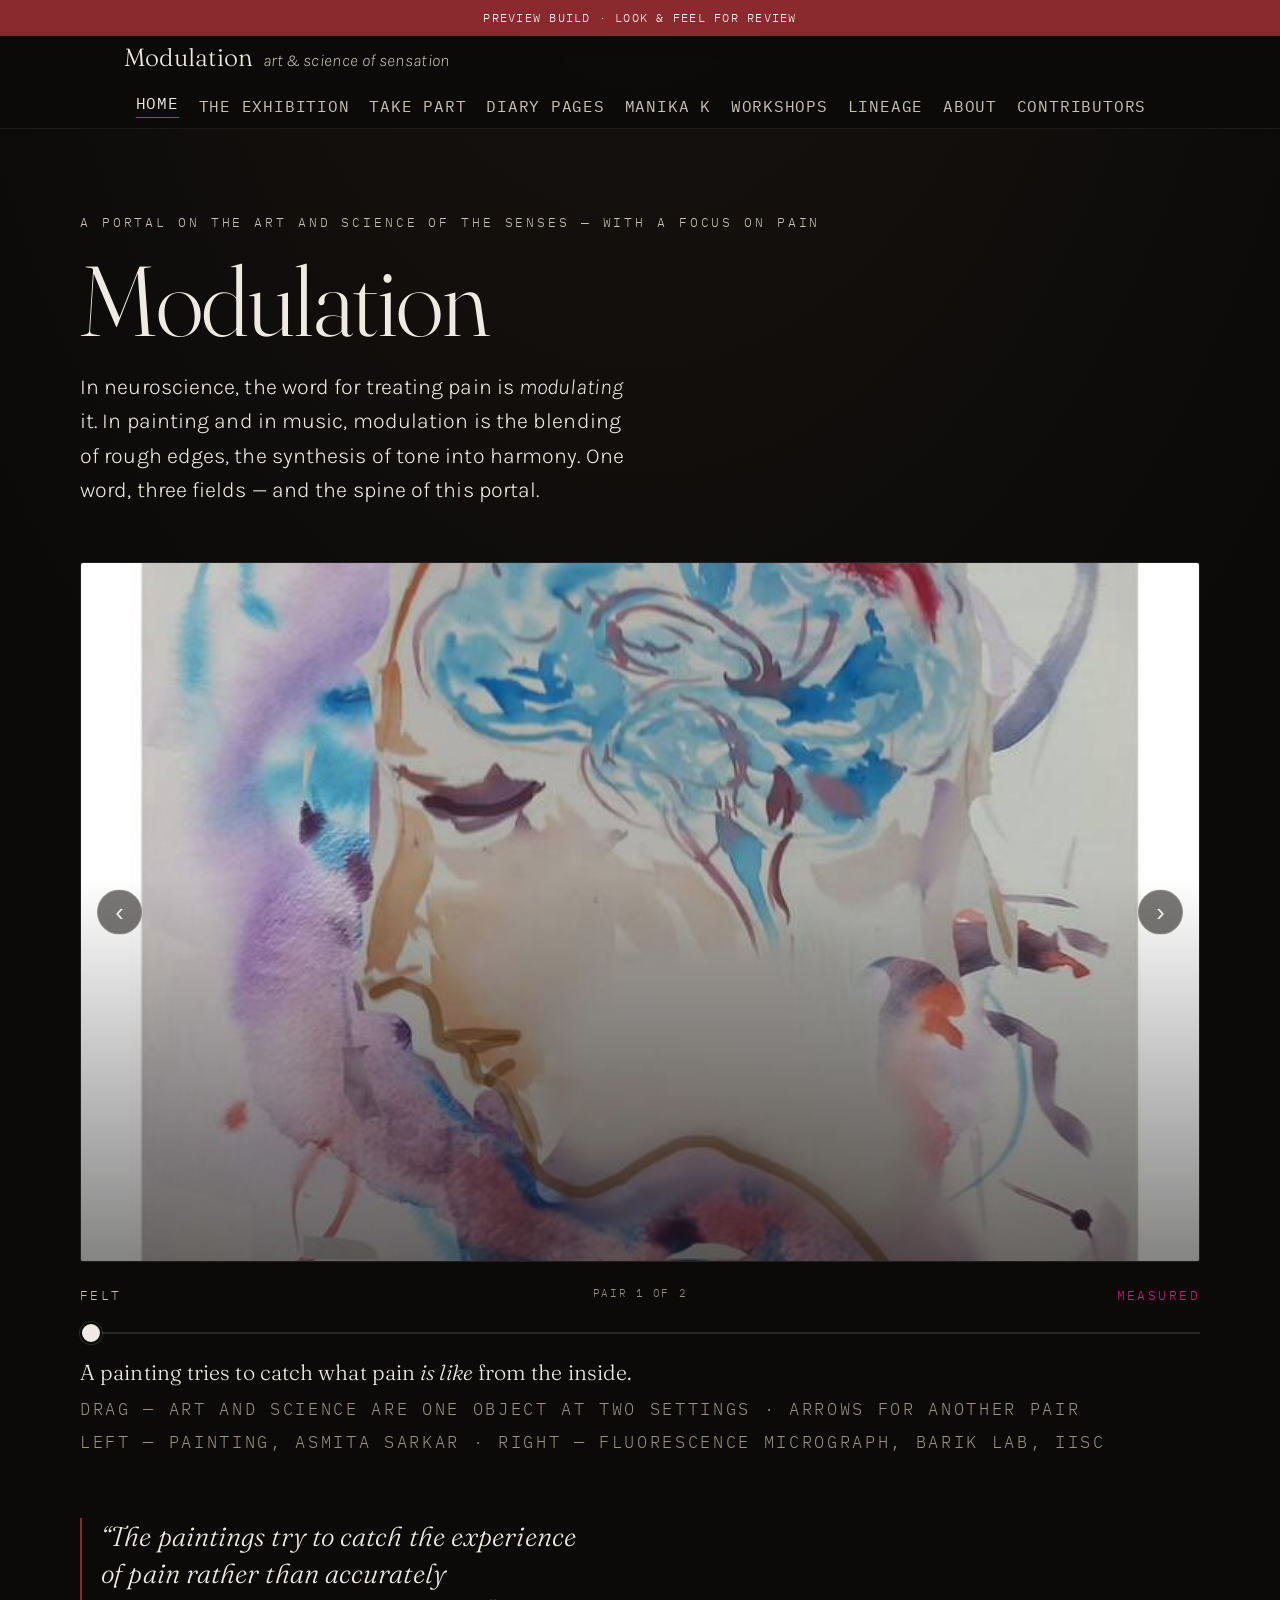
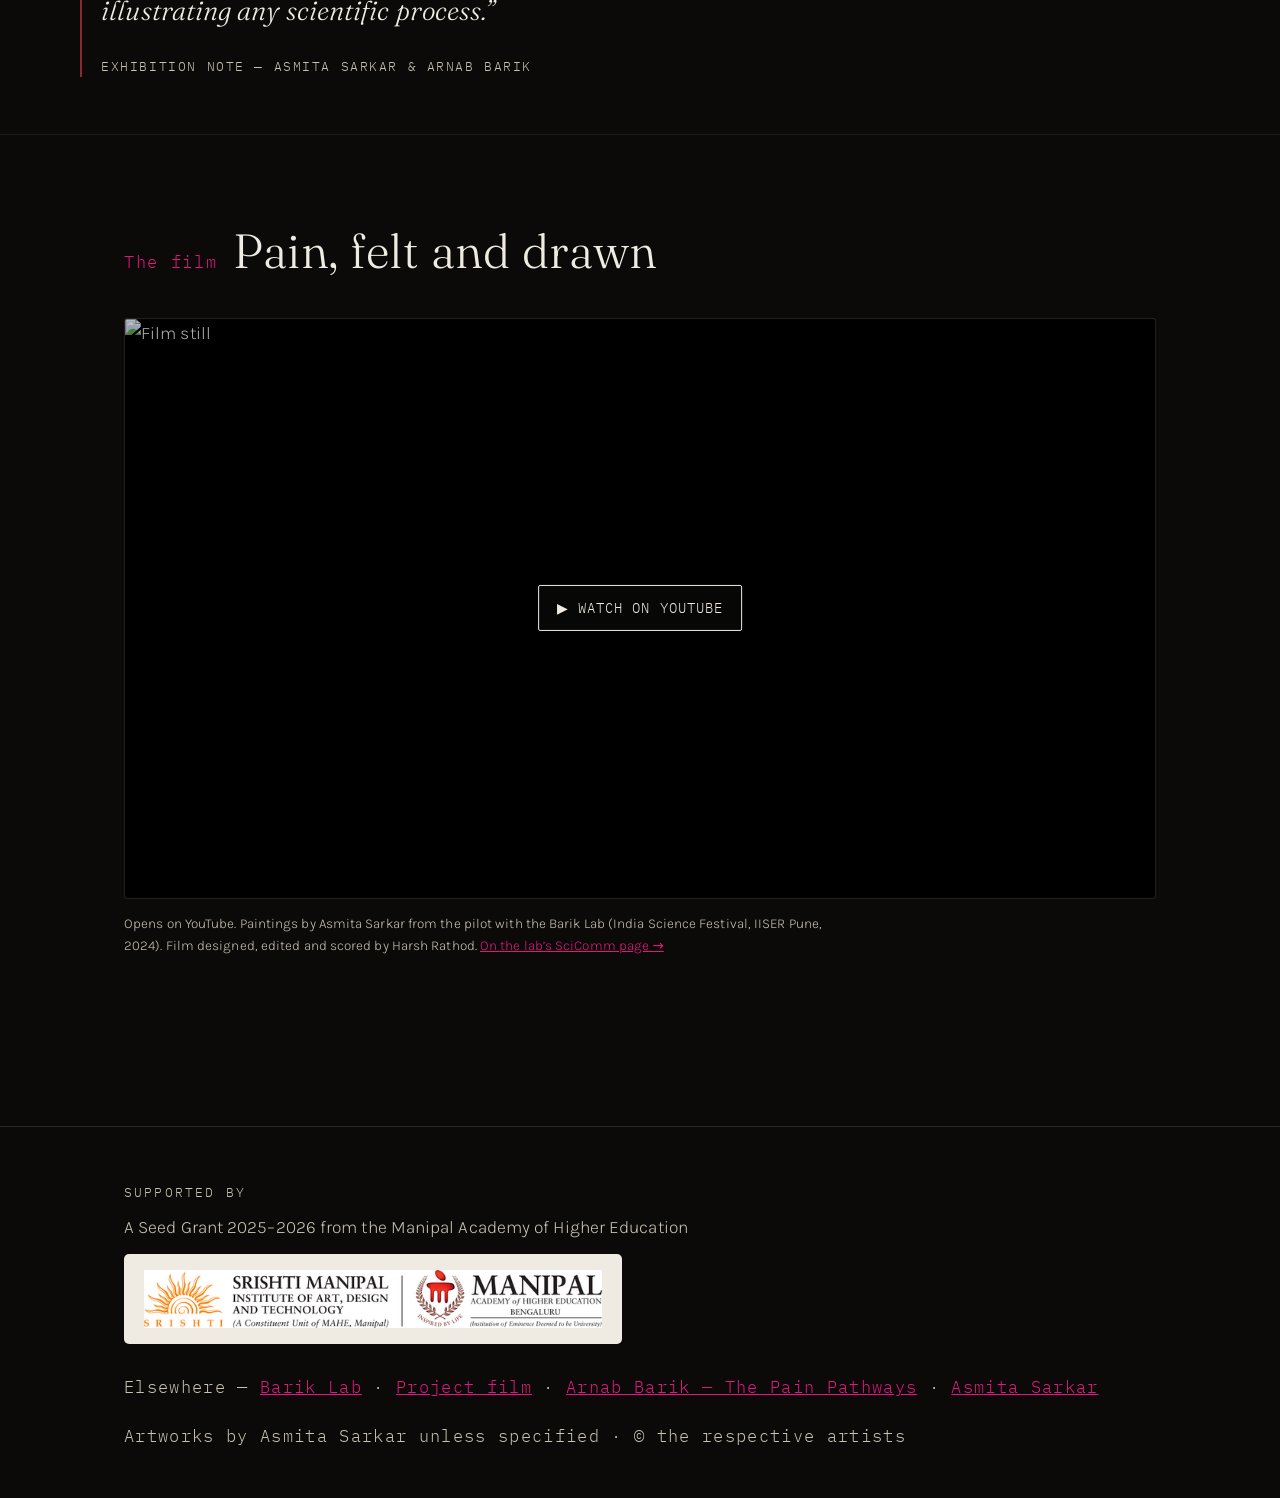
==== index.html @ c6d7684f "First Batch Content Uploaded All files, texts, images and settings added using files." ====
<!DOCTYPE html>
<html lang="en">
<head>
<meta charset="utf-8">
<meta name="viewport" content="width=device-width, initial-scale=1">
<meta name="robots" content="noindex, nofollow">
<title>Modulation — exploring the art and science of sensation</title>
<meta name="description" content="A portal on the art and science of the senses, with a focus on pain.">
<link rel="preconnect" href="https://fonts.googleapis.com">
<link rel="preconnect" href="https://fonts.gstatic.com" crossorigin>
<link href="https://fonts.googleapis.com/css2?family=Fraunces:ital,opsz,wght@0,9..144,300..600;1,9..144,300..500&family=Karla:wght@300;400;500;600&family=IBM+Plex+Mono:wght@400;500&family=Cormorant+Garamond:ital,wght@0,400;0,500;1,400&family=Libre+Baskerville:ital@0;1&display=swap" rel="stylesheet">
<link rel="stylesheet" href="style.css">
<link rel="stylesheet" href="site.css">
</head>
<body>
<div class="preview" id="banner" hidden></div>

<header class="bar">
  <div class="wrap bar-in">
    <a class="brand" href="#home" id="brand">Modulation</a>
    <button class="menu-toggle" id="menuToggle" aria-label="Menu">Menu</button>
    <nav class="tabs" id="tabs"></nav>
  </div>
</header>

<main id="main">
  <p class="loading wrap">Loading…</p>
</main>

<div class="shot" id="shot" hidden>
  <div class="shot-bg" data-close></div>
  <button class="shot-arrow shot-prev" id="shotPrev" aria-label="Previous">‹</button>
  <button class="shot-arrow shot-next" id="shotNext" aria-label="Next">›</button>
  <div class="shot-panel" role="dialog" aria-modal="true" aria-label="Image viewer">
    <button class="shot-close" data-close aria-label="Close">×</button>
    <div class="shot-imgs" id="shotImgs"></div>
    <p class="shot-cap" id="shotCap"></p>
  </div>
</div>

<footer id="footer"></footer>

<script src="app.js"></script>
</body>
</html>
---- style.css ----
:root{
  --stage:#0B0A09; --stage-2:#141110; --panel:#1A1613;
  --paper:#EFEBE2; --paper-dim:#C9C2B3; --paper-faint:#9A9284;
  --ink:#1B1815;
  --fluor:#E0177F;            /* magenta from the TdTomato micrograph — science register only */
  --fluor-soft:#c05a8f;
  --oxblood:#8A2A2E; --olive:#8E8B4A; --ochre:#B26A26;
  --bruise-1:#3A1520; --bruise-2:#6E1E22; --bruise-3:#B26A26;
  --line:rgba(232,228,218,.14); --line-2:rgba(232,228,218,.08);
  --display:"Fraunces",Georgia,serif;
  --body:"Karla",system-ui,-apple-system,sans-serif;
  --mono:"IBM Plex Mono",ui-monospace,SFMono-Regular,monospace;
  --measure:38rem;
}
*{box-sizing:border-box}
html{scroll-behavior:smooth}
body{
  margin:0;background:var(--stage);color:var(--paper);
  font-family:var(--body);font-weight:300;font-size:clamp(17.5px,1.3vw,19.5px);
  line-height:1.6;letter-spacing:.005em;-webkit-font-smoothing:antialiased;
  background-image:radial-gradient(120% 80% at 50% -10%,#181310 0%,var(--stage) 55%);
  min-height:100vh;
}
a{color:inherit}
img{display:block;max-width:100%}
h1,h2,h3{font-family:var(--display);font-weight:400;letter-spacing:.01em;line-height:1.08;margin:0}
.wrap{max-width:1120px;margin:0 auto;padding:0 clamp(18px,4vw,44px)}
.eyebrow{font-family:var(--mono);font-size:.82rem;letter-spacing:.22em;text-transform:uppercase;color:var(--paper-dim)}
.sci{font-family:var(--mono);font-size:.84rem;letter-spacing:.16em;text-transform:uppercase;color:var(--fluor)}
.dim{color:var(--paper-dim)}
.measure{max-width:var(--measure)}
.serif-lead{font-family:var(--display);font-weight:300;font-size:clamp(1.15rem,2.1vw,1.5rem);line-height:1.4}

/* ---------- top bar / nav ---------- */
header.bar{position:sticky;top:0;z-index:50;background:rgba(11,10,9,.82);backdrop-filter:blur(10px);border-bottom:1px solid var(--line-2)}
.bar-in{display:flex;align-items:center;gap:1.6rem;min-height:92px;flex-wrap:wrap;row-gap:.3rem}
.brand{min-width:0}
.brand{font-family:var(--display);font-size:1.55rem;letter-spacing:.01em;white-space:nowrap;cursor:pointer;background:none;border:0;color:var(--paper);padding:0}
.brand em{font-style:italic;color:var(--paper-dim);font-size:1.05rem;font-family:var(--body);letter-spacing:.02em;margin-left:.6rem}
nav.tabs{margin-left:auto;display:flex;gap:0;flex-wrap:wrap}
nav.tabs button{
  font-family:var(--mono);font-size:.98rem;letter-spacing:.05em;text-transform:uppercase;
  background:none;border:0;color:var(--paper-dim);padding:.5rem .62rem;cursor:pointer;border-radius:2px;
}
nav.tabs button:hover{color:var(--paper)}
nav.tabs button[aria-current="true"]{color:var(--paper)}
nav.tabs button[aria-current="true"]::after{content:"";display:block;height:1px;background:var(--fluor);margin-top:4px}
.menu-toggle{display:none;flex-shrink:0}

/* ---------- routes ---------- */
main{padding-bottom:5rem}
.route{display:none;animation:fade .5s ease both}
.route.active{display:block}
@keyframes fade{from{opacity:0;transform:translateY(8px)}to{opacity:1;transform:none}}
section.block{padding:clamp(3rem,7vw,6rem) 0;border-top:1px solid var(--line-2)}
section.block:first-child{border-top:0}

/* ---------- hero / dial ---------- */
.hero{padding:clamp(2.4rem,6vw,4.4rem) 0 clamp(2rem,5vw,3.6rem)}
.hero h1{font-size:clamp(2.9rem,9vw,6.2rem);font-weight:300;letter-spacing:-.015em}
.hero h1 .it{font-style:italic}
.hero-sub{margin-top:1rem;font-size:clamp(1.05rem,2.2vw,1.35rem);color:var(--paper);max-width:34rem}
.dialwrap{margin-top:clamp(2rem,5vw,3.4rem);display:grid;grid-template-columns:1fr;gap:1.2rem}
.stage-img{position:relative;aspect-ratio:16/10;border-radius:3px;overflow:hidden;border:1px solid var(--line);background:#000}
.stage-img img{position:absolute;inset:0;width:100%;height:100%;object-fit:cover}
.stage-img .measured{opacity:0;transition:opacity .1s linear}
.stage-tint{position:absolute;inset:0;background:linear-gradient(to top,rgba(11,10,9,.5),transparent 55%);pointer-events:none}
.dial{margin-top:.2rem}
.dial-labels{display:flex;justify-content:space-between;font-family:var(--mono);font-size:.84rem;letter-spacing:.18em;text-transform:uppercase;color:var(--paper-dim);margin-bottom:.5rem}
.dial-labels .measured-l{color:var(--fluor)}
input[type=range].slider{-webkit-appearance:none;appearance:none;width:100%;height:2px;background:var(--line);outline:none;cursor:pointer}
input[type=range].slider::-webkit-slider-thumb{-webkit-appearance:none;width:22px;height:22px;border-radius:50%;background:var(--paper);border:2px solid var(--stage);box-shadow:0 0 0 1px var(--line)}
input[type=range].slider::-moz-range-thumb{width:22px;height:22px;border-radius:50%;background:var(--paper);border:2px solid var(--stage)}
.dial-caption{margin-top:1rem;min-height:3.4em;font-family:var(--display);font-weight:300;font-size:clamp(1.05rem,2vw,1.35rem);line-height:1.4;position:relative}
.dial-caption .felt-c,.dial-caption .measured-c{transition:opacity .25s}
.dial-caption .measured-c{color:var(--paper-dim)}
.dial-tag{font-family:var(--mono);font-size:1.04rem;letter-spacing:.16em;text-transform:uppercase;color:var(--paper-faint);display:block;margin-top:.6rem}

.govern{margin-top:clamp(2.6rem,6vw,4rem);border-left:2px solid var(--oxblood);padding-left:1.2rem}
.govern p{font-family:var(--display);font-style:italic;font-weight:300;font-size:clamp(1.2rem,2.6vw,1.7rem);line-height:1.35;max-width:30rem}
.govern .src{font-family:var(--mono);font-style:normal;font-size:.82rem;letter-spacing:.12em;text-transform:uppercase;color:var(--paper-dim);margin-top:.9rem}

/* section heads */
.head{display:flex;align-items:baseline;gap:1rem;flex-wrap:wrap;margin-bottom:clamp(1.6rem,4vw,2.6rem)}
.head h2{font-size:clamp(1.9rem,4.4vw,3rem);font-weight:300}
.head .n{font-family:var(--mono);font-size:1.04rem;color:var(--fluor);letter-spacing:.1em}

/* ---------- exhibition ---------- */
.panelbar{display:flex;gap:.4rem;flex-wrap:wrap;margin-bottom:2rem}
.panelbar button{font-family:var(--mono);font-size:.84rem;letter-spacing:.08em;color:var(--paper-dim);background:var(--stage-2);border:1px solid var(--line-2);padding:.5rem .7rem;border-radius:2px;cursor:pointer;text-transform:uppercase}
.panelbar button[aria-current="true"]{color:var(--paper);border-color:var(--fluor)}
.panel{display:none;grid-template-columns:1.05fr .95fr;gap:clamp(1.4rem,3.5vw,3rem);align-items:start}
.panel.active{display:grid;animation:fade .4s both}
.panel .art{display:grid;gap:.9rem}
.panel figure{margin:0}
.panel figure img{width:100%;border-radius:2px;border:1px solid var(--line);background:#000}
.panel figcaption{font-family:var(--mono);font-size:1.04rem;letter-spacing:.08em;color:var(--paper-dim);margin-top:.45rem}
.panel .art .two{display:grid;grid-template-columns:1fr 1fr;gap:.9rem}
.panel .txt .sci{display:block;margin-bottom:.8rem}
.panel .txt h3{font-size:clamp(1.4rem,3vw,2rem);margin-bottom:.9rem;font-weight:300}
.panel .txt p{color:var(--paper);margin:.2rem 0 1rem}
.panel .txt .science-note{border-top:1px solid var(--line-2);padding-top:1rem;margin-top:1.2rem;color:var(--paper-dim);font-size:1.07rem}
.credit-mini{font-family:var(--mono);font-size:.78rem;letter-spacing:.06em;color:var(--paper-faint);margin-top:.3rem}

/* ---------- take part / body map ---------- */
.takepart{display:grid;grid-template-columns:minmax(220px,340px) 1fr;gap:clamp(1.6rem,4vw,3rem);align-items:start}
.bodycard{background:var(--stage-2);border:1px solid var(--line-2);border-radius:3px;padding:1.4rem}
.bodysvg{width:100%;height:auto}
.zone{fill:rgba(232,228,218,.05);stroke:var(--line);stroke-width:1;cursor:pointer;transition:fill .2s}
.zone:hover{fill:rgba(232,228,218,.12)}
.zone.on{fill:url(#bruise);stroke:var(--oxblood)}
.choices{display:grid;grid-template-columns:repeat(auto-fill,minmax(120px,1fr));gap:.7rem;margin-top:1rem}
.choice{border:1px solid var(--line-2);border-radius:2px;overflow:hidden;cursor:pointer;background:var(--stage-2);text-align:left;padding:0;color:inherit}
.choice img{width:100%;aspect-ratio:1/1;object-fit:cover}
.choice span{display:block;font-family:var(--mono);font-size:.74rem;letter-spacing:.06em;color:var(--paper-dim);padding:.4rem .5rem}
.choice[aria-pressed="true"]{border-color:var(--fluor)}
.readout{background:var(--stage-2);border:1px solid var(--line-2);border-left:2px solid var(--fluor);border-radius:3px;padding:1.4rem 1.5rem;min-height:9rem}
.readout .composed{font-family:var(--display);font-weight:300;font-size:clamp(1.15rem,2.4vw,1.55rem);line-height:1.38}
.readout .sci-line{margin-top:1rem;color:var(--paper-dim);font-size:1.07rem}
.nodiag{font-family:var(--mono);font-size:.78rem;letter-spacing:.08em;color:var(--paper-faint);margin-top:1.4rem;text-transform:uppercase}
.btn-reset{margin-top:1rem;font-family:var(--mono);font-size:.82rem;letter-spacing:.1em;text-transform:uppercase;background:none;border:1px solid var(--line);color:var(--paper-dim);padding:.5rem .8rem;border-radius:2px;cursor:pointer}
.btn-reset:hover{color:var(--paper);border-color:var(--paper-dim)}

/* ---------- diary ---------- */
.diary-intro{max-width:var(--measure);margin-bottom:2.4rem}
.diary-grid{display:grid;grid-template-columns:repeat(auto-fit,minmax(230px,1fr));gap:1.4rem;align-items:end}
.diary-grid figure{margin:0}
.diary-grid img{width:100%;border-radius:2px;background:#f3f1ea;padding:10px;border:1px solid var(--line-2)}
.diary-grid figcaption{font-family:var(--mono);font-size:.78rem;letter-spacing:.06em;color:var(--paper-dim);margin-top:.5rem}
.statement{border:1px solid var(--line-2);background:var(--stage-2);border-radius:3px;padding:1.4rem 1.6rem;margin-top:2.4rem;max-width:44rem}
.statement .sci{margin-bottom:.7rem}

/* ---------- workshops ---------- */
.ws{display:grid;grid-template-columns:1fr;gap:2.6rem}
.ws-item{display:grid;grid-template-columns:1fr 1fr;gap:clamp(1.2rem,3vw,2.4rem);align-items:start;border-top:1px solid var(--line-2);padding-top:2.2rem}
.ws-item:first-child{border-top:0;padding-top:0}
.ws-item .imgs{display:grid;grid-template-columns:1fr 1fr;gap:.7rem}
.ws-item .imgs.single{grid-template-columns:1fr}
.ws-item img{width:100%;border-radius:2px;border:1px solid var(--line);object-fit:cover;aspect-ratio:4/5}
.ws-item h3{font-size:clamp(1.3rem,2.8vw,1.8rem);font-weight:300;margin-bottom:.3rem}
.ws-item .where{font-family:var(--mono);font-size:1.04rem;letter-spacing:.1em;text-transform:uppercase;color:var(--paper-dim);margin-bottom:.9rem}
.prompt{border-left:2px solid var(--olive);padding-left:1rem;margin:1rem 0;font-family:var(--display);font-style:italic;font-weight:300;color:var(--paper);font-size:1.05rem;line-height:1.4}
.prompt .plabel{display:block;font-family:var(--mono);font-style:normal;font-size:.74rem;letter-spacing:.14em;text-transform:uppercase;color:var(--paper-faint);margin-bottom:.4rem}
.proglist{margin-top:3rem;border-top:1px solid var(--line-2);padding-top:1.6rem}
.proglist h3{font-size:1.32rem;margin-bottom:1rem;color:var(--paper-dim);font-weight:300}
.proglist li{list-style:none;padding:.6rem 0;border-bottom:1px solid var(--line-2);color:var(--paper-dim);font-size:1.07rem}
.proglist li b{color:var(--paper);font-weight:500}
.proglist ul{margin:0;padding:0}

/* ---------- lineage ---------- */
.lineage{display:grid;grid-template-columns:repeat(auto-fit,minmax(240px,1fr));gap:1.4rem}
.lin{border:1px solid var(--line-2);border-radius:3px;padding:1.3rem 1.4rem;background:var(--stage-2);display:flex;flex-direction:column}
.lin h3{font-size:1.32rem;font-weight:400;margin-bottom:.2rem}
.lin .who{font-family:var(--mono);font-size:.78rem;letter-spacing:.08em;color:var(--paper-dim);text-transform:uppercase;margin-bottom:.8rem}
.lin p{color:var(--paper-dim);font-size:1.04rem;flex:1}
.lin a{font-family:var(--mono);font-size:.82rem;letter-spacing:.08em;text-transform:uppercase;color:var(--fluor);text-decoration:none;margin-top:1rem;border-top:1px solid var(--line-2);padding-top:.8rem;display:inline-block}
.lin a:hover{text-decoration:underline}

/* ---------- contributors ---------- */
.people{display:grid;grid-template-columns:repeat(auto-fit,minmax(220px,1fr));gap:1.4rem}
.person{border-top:1px solid var(--line);padding-top:1rem}
.person h3{font-size:1.15rem;font-weight:400}
.person .role{font-family:var(--mono);font-size:.78rem;letter-spacing:.08em;text-transform:uppercase;color:var(--fluor);margin:.3rem 0 .6rem}
.person p{color:var(--paper-dim);font-size:1.02rem}
.person.soon .role{color:var(--paper-faint)}

/* ---------- footer ---------- */
footer{border-top:1px solid var(--line);padding:2.6rem 0 3rem;color:var(--paper-dim)}
.foot-grid{display:flex;justify-content:space-between;gap:2rem;flex-wrap:wrap;align-items:flex-end}
.grant .sci{margin-bottom:.6rem}
.logo-chip{background:var(--paper);border-radius:5px;padding:16px 20px;display:inline-block;margin-top:.6rem}
.logo-chip img{height:58px;width:auto}
.foot-note{font-family:var(--mono);font-size:.78rem;letter-spacing:.06em;color:var(--paper-faint);max-width:26rem}
.credit-line{font-family:var(--mono);font-size:1.04rem;letter-spacing:.08em;color:var(--paper-dim);margin-top:1.4rem}

/* preview banner */
.preview{background:var(--oxblood);color:#fff;font-family:var(--mono);font-size:.78rem;letter-spacing:.1em;text-transform:uppercase;text-align:center;padding:.5rem}
.preview span{opacity:.85}

@media(max-width:480px){
  .brand em{display:none}
  .brand{font-size:1.05rem}
}
@media(max-width:820px){
  .brand{min-width:0;overflow:hidden;text-overflow:ellipsis;white-space:nowrap;max-width:60vw}
}
@media(max-width:820px){
  nav.tabs{position:fixed;inset:60px 0 auto 0;flex-direction:column;gap:0;background:var(--stage-2);border-bottom:1px solid var(--line);padding:.4rem 0;display:none}
  nav.tabs.open{display:flex}
  nav.tabs button{padding:.8rem clamp(18px,4vw,44px);text-align:left;font-size:1.04rem}
  .menu-toggle{display:inline-flex;margin-left:auto;background:none;border:1px solid var(--line);color:var(--paper);border-radius:2px;padding:.4rem .7rem;font-family:var(--mono);font-size:.82rem;letter-spacing:.1em;cursor:pointer}
  .panel{grid-template-columns:1fr}
  .takepart{grid-template-columns:1fr}
  .ws-item{grid-template-columns:1fr}
  .foot-grid{flex-direction:column;align-items:flex-start}
}
@media(prefers-reduced-motion:reduce){*{animation:none!important;transition:none!important;scroll-behavior:auto}}
:focus-visible{outline:2px solid var(--fluor);outline-offset:2px}
.readmore{margin-top:1rem;display:flex;flex-direction:column;gap:.5rem}
.readmore a{font-family:var(--mono);font-size:.82rem;letter-spacing:.05em;color:var(--fluor);text-decoration:none}
.readmore a:hover{text-decoration:underline}
.film{position:relative;aspect-ratio:16/9;border:1px solid var(--line);border-radius:3px;overflow:hidden;background:#000}
.film iframe{position:absolute;inset:0;width:100%;height:100%}

.lh-strip{margin-top:1.2rem;border-top:1px solid var(--line-2);padding-top:1rem}
.lh-label{display:block;font-family:var(--mono);font-size:1.04rem;letter-spacing:.08em;text-transform:uppercase;color:var(--paper-dim);margin-bottom:.6rem}
.lh-row{display:grid;grid-template-columns:repeat(4,1fr);gap:.5rem}
.lh-row img{width:100%;aspect-ratio:1/1;object-fit:cover;border-radius:2px;border:1px solid var(--line-2);filter:saturate(1.05)}
.lh-note{display:block;font-family:var(--mono);font-size:.74rem;letter-spacing:.03em;color:var(--paper-faint);margin-top:.6rem;line-height:1.5}
.film{position:relative;aspect-ratio:16/9;border:1px solid var(--line);border-radius:3px;overflow:hidden;background:#000;display:block;text-decoration:none;color:inherit}
.film img{position:absolute;inset:0;width:100%;height:100%;object-fit:cover;opacity:.75;transition:opacity .2s}
.film:hover img{opacity:1}
.play{position:absolute;left:50%;top:50%;transform:translate(-50%,-50%);font-family:var(--mono);font-size:.85rem;letter-spacing:.08em;text-transform:uppercase;background:rgba(11,10,9,.7);border:1px solid var(--paper);padding:.7rem 1.1rem;border-radius:2px;white-space:nowrap}

.fig-btn{all:unset;cursor:pointer;display:block;width:100%}
.fig-btn figure{margin:0}
.fig-btn:hover img{opacity:.88}
.fig-btn:focus-visible{outline:2px solid var(--fluor);outline-offset:3px;border-radius:2px}
.lh-btn{all:unset;cursor:pointer;display:block}
.lh-btn:hover img{opacity:.85}
.lh-btn:focus-visible{outline:2px solid var(--fluor);outline-offset:2px;border-radius:2px}
.lightbox{position:fixed;inset:0;z-index:200}
.lightbox[hidden]{display:none}
.lightbox-backdrop{position:absolute;inset:0;background:rgba(11,10,9,.92)}
.lightbox-panel{position:relative;max-width:1000px;margin:4vh auto;background:var(--stage-2);border:1px solid var(--line);border-top:2px solid var(--fluor);border-radius:4px;padding:clamp(1.3rem,3vw,2.3rem);max-height:92vh;overflow:auto}
.lb-close{position:absolute;top:.8rem;right:.9rem;background:none;border:1px solid var(--line);color:var(--paper);width:2.3rem;height:2.3rem;border-radius:2px;font-size:1.4rem;line-height:1;cursor:pointer}
.lb-close:hover{border-color:var(--paper-dim);color:var(--fluor)}
.lb-head{margin-bottom:1.3rem;padding-right:2.6rem}
.lb-eyebrow{display:block;font-family:var(--mono);font-size:.84rem;letter-spacing:.1em;text-transform:uppercase;color:var(--fluor);margin-bottom:.35rem}
.lb-head h3{font-size:clamp(1.35rem,3vw,1.95rem);font-weight:300}
.lb-grid{display:grid;grid-template-columns:1fr 1fr;gap:1.3rem}
.lb-grid.single{grid-template-columns:1fr;max-width:640px;margin:0 auto}
.lb-fig{margin:0}
.lb-fig img{width:100%;max-height:56vh;object-fit:contain;background:#000;border-radius:2px;border:1px solid var(--line)}
.lb-fig figcaption{margin-top:.65rem;font-family:var(--mono);font-size:.82rem;color:var(--paper-dim);letter-spacing:.02em;line-height:1.5}
.lb-tag{display:inline-block;font-size:.7rem;letter-spacing:.08em;text-transform:uppercase;background:rgba(232,228,218,.1);color:var(--paper-dim);padding:.12rem .45rem;border-radius:2px;margin-right:.45rem;vertical-align:middle}
.lb-tag.sci{background:rgba(224,23,127,.16);color:var(--fluor)}
.lb-context{margin-top:1.5rem;padding-top:1.3rem;border-top:1px solid var(--line-2);color:var(--paper-dim);font-size:1.05rem;line-height:1.65}
@media(max-width:700px){.lb-grid{grid-template-columns:1fr}}
.lb-arrow{position:fixed;top:50%;transform:translateY(-50%);z-index:210;background:rgba(20,17,16,.7);border:1px solid var(--line);color:var(--paper);width:3rem;height:3rem;border-radius:50%;font-size:1.8rem;line-height:1;cursor:pointer;display:flex;align-items:center;justify-content:center}
.lb-arrow:hover{border-color:var(--fluor);color:var(--fluor)}
.lb-prev{left:clamp(.6rem,3vw,2.2rem)}
.lb-next{right:clamp(.6rem,3vw,2.2rem)}
.lb-nav{margin-top:1.4rem;padding-top:1.2rem;border-top:1px solid var(--line-2);display:flex;align-items:center;justify-content:space-between}
.inroom{margin-top:3rem;border-top:1px solid var(--line);padding-top:1.6rem}
.inroom-row{display:flex;gap:1rem;flex-wrap:wrap;margin-top:1rem}
.inroom-row button{flex:0 1 320px;padding:0;border:1px solid var(--line);background:none;cursor:pointer;border-radius:2px;overflow:hidden}
.inroom-row button:hover{border-color:var(--fluor)}
.inroom-row img{display:block;width:100%;height:auto}
.lin-essay{margin-top:2.4rem;border-top:1px solid var(--line);padding-top:1.6rem;max-width:46rem}
.lin-essay p{color:var(--paper-dim);margin:.9rem 0}
.wsx{display:grid;grid-template-columns:minmax(0,300px) minmax(0,1fr);gap:2.2rem;padding:2.4rem 0;border-top:1px solid var(--line)}
.wsx:first-child{border-top:0;padding-top:0}
.wsx>*{min-width:0}
.wsx-body{min-width:0}
.wsx-poster{margin:0}
.wsx-poster button{display:block;width:100%;padding:0;border:1px solid var(--line);background:none;cursor:pointer;border-radius:2px;overflow:hidden}
.wsx-poster button:hover{border-color:var(--fluor)}
.wsx-poster img{display:block;width:100%;height:auto}
.wsx-poster .cap{font-family:var(--mono);font-size:.72rem;letter-spacing:.06em;text-transform:uppercase;color:var(--paper-faint);margin-top:.5rem;display:block}
.wsx-body h3{font-family:var(--display);font-size:1.7rem;margin:.35rem 0 .3rem;font-weight:500}
.wsx-when{font-family:var(--mono);font-size:.78rem;letter-spacing:.06em;text-transform:uppercase;color:var(--fluor)}
.wsx-where{font-size:.92rem;color:var(--paper-dim);margin:0 0 .9rem}
.wsx-body p.body{color:var(--paper-dim);max-width:44rem}
.wsx-status{display:inline-block;font-family:var(--mono);font-size:.68rem;letter-spacing:.08em;text-transform:uppercase;border:1px solid var(--line);color:var(--paper-faint);padding:.18rem .5rem;border-radius:2px;margin-left:.6rem;vertical-align:.18em}
.wsx-gal{margin-top:1.3rem}
.wsx-gal .gl{font-family:var(--mono);font-size:.72rem;letter-spacing:.07em;text-transform:uppercase;color:var(--paper-faint);display:block;margin-bottom:.6rem}
.wsx-row{display:flex;gap:.6rem;overflow-x:auto;padding-bottom:.6rem;scroll-snap-type:x proximity}
.wsx-row button{flex:0 0 auto;width:158px;height:158px;padding:0;border:1px solid var(--line);background:none;cursor:pointer;border-radius:2px;overflow:hidden;scroll-snap-align:start}
.wsx-row button:hover{border-color:var(--fluor)}
.wsx-row img{width:100%;height:100%;object-fit:cover;display:block}
.shot{position:fixed;inset:0;z-index:60;display:flex;align-items:center;justify-content:center}
.shot[hidden]{display:none}
.shot-bg{position:absolute;inset:0;background:rgba(6,5,5,.97)}
.shot-panel{position:relative;max-width:min(1000px,92vw);max-height:90vh;display:flex;flex-direction:column;gap:.8rem}
.shot-panel img{max-height:74vh;max-width:100%;object-fit:contain;border:1px solid var(--line)}
.shot-cap{font-size:.9rem;color:var(--paper-dim);text-align:center}
.shot-cap .who{font-family:var(--mono);font-size:.72rem;letter-spacing:.06em;text-transform:uppercase;color:var(--fluor);display:block;margin-top:.35rem}
.shot-close{position:absolute;top:-2.4rem;right:0;background:none;border:0;color:var(--paper);font-size:1.7rem;cursor:pointer;line-height:1}
.shot-arrow{position:absolute;top:50%;transform:translateY(-50%);background:rgba(0,0,0,.5);border:1px solid var(--line);color:var(--paper);width:44px;height:44px;border-radius:50%;font-size:1.4rem;cursor:pointer}
.shot-arrow:hover{border-color:var(--fluor);color:var(--fluor)}
.shot-prev{left:-58px}.shot-next{right:-58px}
@media(max-width:820px){.wsx{grid-template-columns:minmax(0,1fr);gap:1.2rem}.wsx-poster{max-width:360px}.shot-prev{left:4px}.shot-next{right:4px}}
.lb-navbtn{font-family:var(--mono);font-size:.8rem;letter-spacing:.06em;text-transform:uppercase;background:none;border:1px solid var(--line);color:var(--paper);padding:.55rem .9rem;border-radius:2px;cursor:pointer}
.lb-navbtn:hover{border-color:var(--fluor);color:var(--fluor)}
.lb-count{font-family:var(--mono);font-size:.78rem;letter-spacing:.05em;color:var(--paper-dim)}
@media(max-width:640px){.lb-arrow{display:none}}
.inline-link{background:none;border:0;padding:0;font:inherit;color:var(--fluor);text-decoration:underline;cursor:pointer}
.inline-link:hover{color:var(--paper)}
.hero-arrow{position:absolute;top:50%;transform:translateY(-50%);z-index:5;background:rgba(11,10,9,.55);border:1px solid rgba(232,228,218,.25);color:var(--paper);width:2.8rem;height:2.8rem;border-radius:50%;font-size:1.6rem;line-height:1;cursor:pointer;display:flex;align-items:center;justify-content:center}
.hero-arrow:hover{border-color:var(--fluor);color:var(--fluor);background:rgba(11,10,9,.8)}
.hero-prev{left:1rem}
.hero-next{right:1rem}
.hero-count{font-family:var(--mono);font-size:.7rem;letter-spacing:.14em;text-transform:uppercase;color:var(--paper-faint)}
.dial-labels{position:relative}
.hero-count{position:absolute;left:50%;transform:translateX(-50%)}
@media(max-width:600px){.hero-arrow{width:2.3rem;height:2.3rem;font-size:1.3rem}}

.diary-sub{margin-top:2.6rem}
.diary-sublabel{display:block;font-family:var(--mono);font-size:.78rem;letter-spacing:.12em;text-transform:uppercase;color:var(--paper-dim);margin-bottom:1rem;padding-bottom:.6rem;border-bottom:1px solid var(--line-2)}
.object-row{display:flex;gap:1.4rem;flex-wrap:wrap}
.object-row figure{margin:0;max-width:280px}
.object-row img{width:100%;border-radius:2px;background:#f3f1ea;padding:8px;border:1px solid var(--line-2)}
.object-row figcaption{font-family:var(--mono);font-size:.72rem;color:var(--paper-dim);margin-top:.5rem;line-height:1.5}

.book{display:flex;gap:clamp(1.4rem,3vw,2.6rem);overflow-x:auto;padding:.4rem 0 1.4rem;scroll-snap-type:x proximity;scrollbar-width:thin}
.book::-webkit-scrollbar{height:4px}
.book::-webkit-scrollbar-thumb{background:var(--line);border-radius:2px}
.spread{flex:0 0 auto;scroll-snap-align:center;max-width:min(72vw,440px);margin:0}
.spread .lens-host{position:relative;cursor:zoom-in;overflow:hidden;border-radius:2px;display:block}
.spread img{width:100%;display:block;background:#f3f1ea;padding:8px;border:1px solid var(--line-2);box-sizing:border-box}
.lens{position:absolute;width:160px;height:160px;border-radius:50%;pointer-events:none;
  border:5px solid var(--fluor);box-shadow:0 0 0 1px rgba(0,0,0,.5),0 14px 30px -12px rgba(0,0,0,.6);
  background-repeat:no-repeat;opacity:0;transition:opacity .18s;z-index:2}
.spread .lens-host:hover .lens{opacity:1}
.spread figcaption{margin-top:.8rem;max-width:30rem;font-size:.95rem;color:var(--paper-dim);line-height:1.55}
@media(max-width:640px){.lens{width:120px;height:120px;border-width:4px}}
---- site.css ----
/* Additions for the hosted, editable build. The base design lives in style.css. */
a.brand{text-decoration:none;display:inline-flex;align-items:baseline}
.loading{padding:6rem 0;color:var(--paper-faint);font-family:var(--mono)}
.route{display:none}
.route.active{display:block}

/* ---------- light theme (Settings → Theme → Background) ---------- */
body[data-theme="light"]{
  --stage:#F4F0E8; --stage-2:#ECE6DA; --panel:#E7E0D2;
  --paper:#1B1815; --paper-dim:#4A433B; --paper-faint:#6E665B;
  --line:rgba(27,24,21,.16); --line-2:rgba(27,24,21,.08);
  background-image:none;
}
body[data-theme="light"] header.bar{background:rgba(244,240,232,.86)}
body[data-theme="light"] .shot-bg{background:rgba(244,240,232,.95)}

/* ---------- image viewer (shared by exhibition + workshops) ---------- */
.shot-imgs{display:flex;gap:1rem;justify-content:center;align-items:flex-start}
.shot-imgs figure{margin:0;flex:1 1 0;min-width:0;display:flex;flex-direction:column;align-items:center}
.shot-imgs img{max-height:70vh;max-width:100%;object-fit:contain;border:1px solid var(--line)}
.shot-imgs.pair img{max-height:60vh}
.shot-imgs figcaption{font-size:.85rem;color:var(--paper-dim);margin-top:.5rem;text-align:center}
.shot-tag{display:inline-block;font-family:var(--mono);font-size:.68rem;letter-spacing:.08em;text-transform:uppercase;border:1px solid var(--line);padding:.1rem .4rem;margin-right:.45rem;border-radius:2px;color:var(--paper-dim)}
.shot-tag.science{color:var(--fluor);border-color:var(--fluor)}
.shot-tag.composite{color:var(--ochre);border-color:var(--ochre)}
.shot-context{font-size:.88rem;color:var(--paper-faint);max-width:44rem;margin:.4rem auto 0;text-align:center}
@media(max-width:700px){.shot-imgs.pair{flex-direction:column}.shot-imgs.pair img{max-height:36vh}}

/* ---------- image-type badge on exhibition figures ---------- */
.fig-type{font-family:var(--mono);font-size:.66rem;letter-spacing:.08em;text-transform:uppercase;margin-right:.4rem}
.fig-type.science{color:var(--fluor)}
.fig-type.composite{color:var(--ochre)}

/* ---------- custom pages built from blocks ---------- */
.pg{max-width:46rem}
.pg-block{margin:0 0 2rem}
.pg-block p{margin:0 0 1rem;color:var(--paper-dim)}
.pg-block h3{font-size:1.6rem;margin-bottom:.8rem}
.pg-quote{border-left:2px solid var(--fluor);padding:.4rem 0 .4rem 1.2rem}
.pg-quote p{font-family:var(--display);font-size:1.45rem;line-height:1.35;color:var(--paper);margin:0}
.pg-quote .src{font-family:var(--mono);font-size:.74rem;letter-spacing:.06em;text-transform:uppercase;color:var(--paper-faint);margin-top:.6rem}
.pg-img figure{margin:0}
.pg-img img{border:1px solid var(--line);cursor:zoom-in}
.pg-img figcaption{font-size:.85rem;color:var(--paper-faint);margin-top:.5rem}
.pg-gallery{display:grid;grid-template-columns:repeat(auto-fill,minmax(180px,1fr));gap:.7rem}
.pg-gallery button{padding:0;border:1px solid var(--line);background:none;cursor:zoom-in;aspect-ratio:1;overflow:hidden;border-radius:2px}
.pg-gallery img{width:100%;height:100%;object-fit:cover}
.pg-links a{display:block;color:var(--fluor);text-decoration:none;padding:.35rem 0;border-bottom:1px solid var(--line-2)}
.pg-video a.film{display:block}
.md p{margin:0 0 1rem}
.md p:last-child{margin-bottom:0}
.md a{color:var(--fluor)}
.dial .slider{width:100%;max-width:100%;margin-left:0;margin-right:0;box-sizing:border-box}
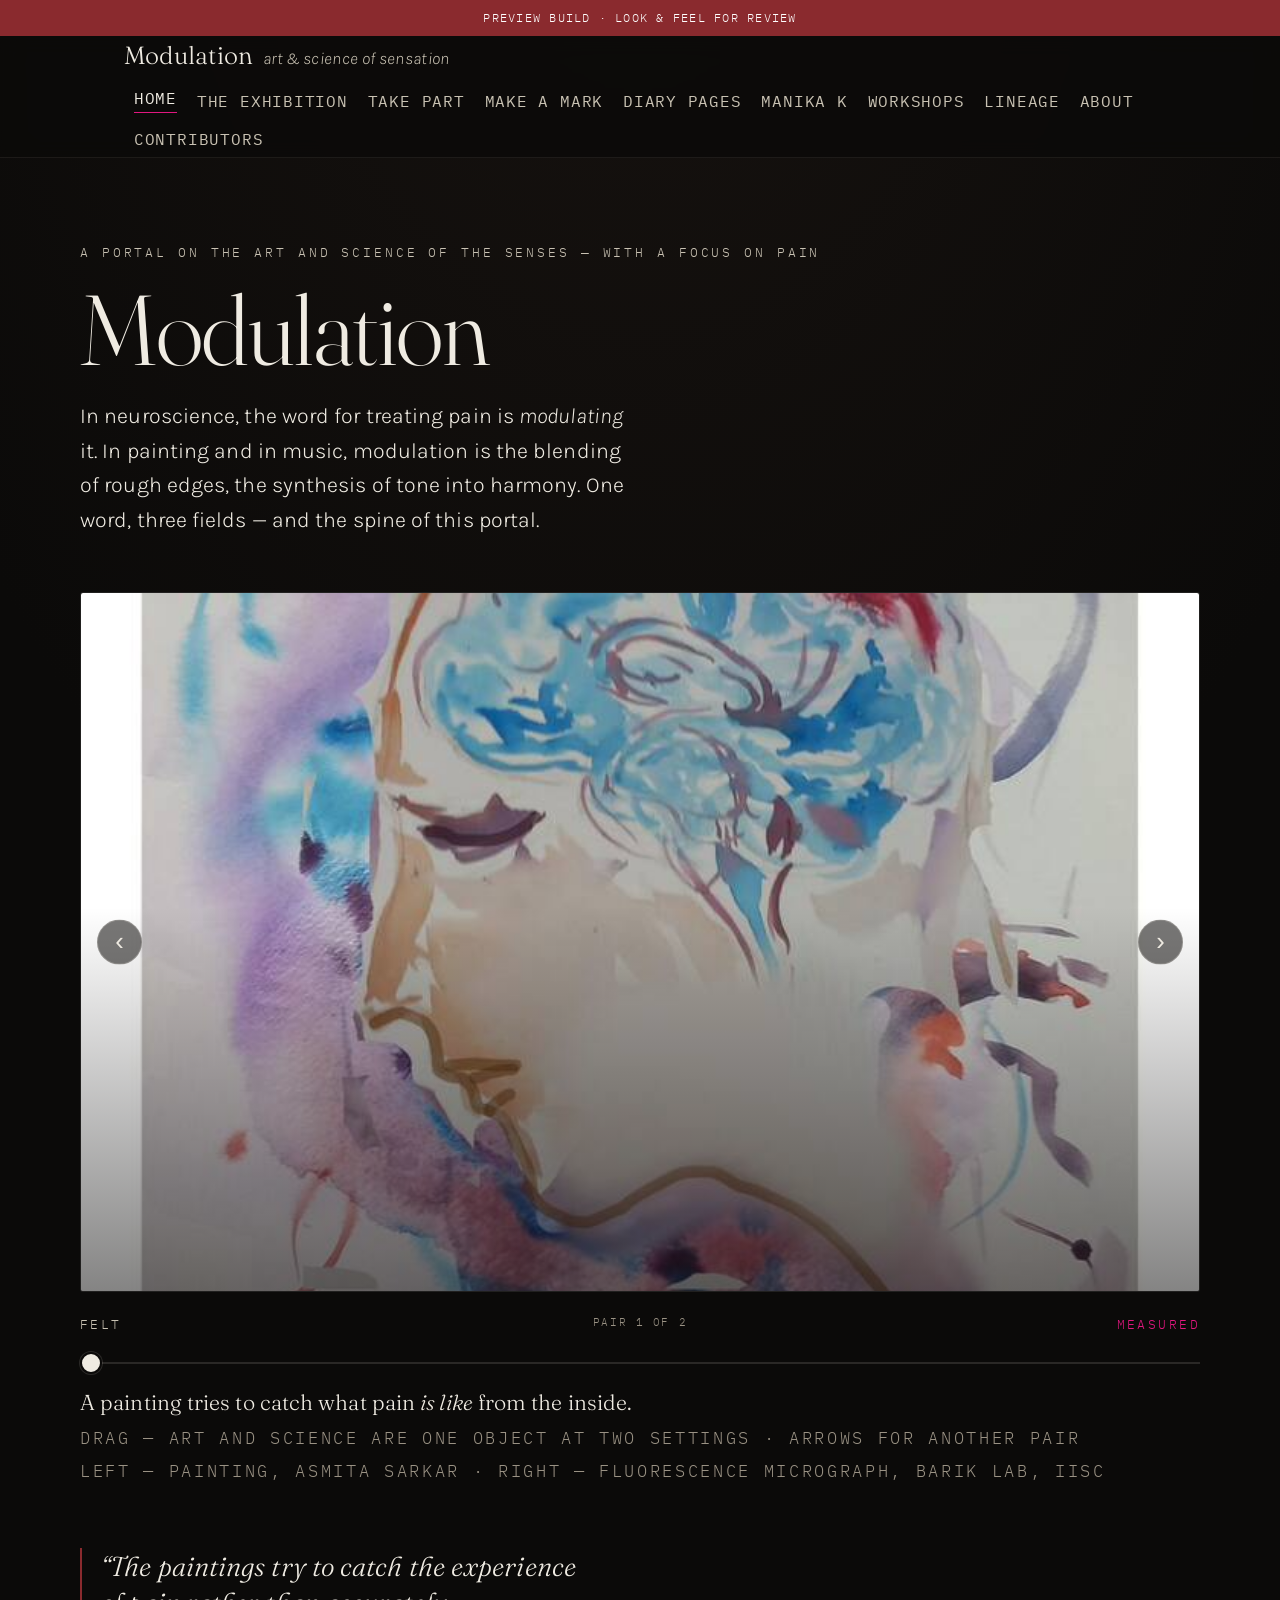
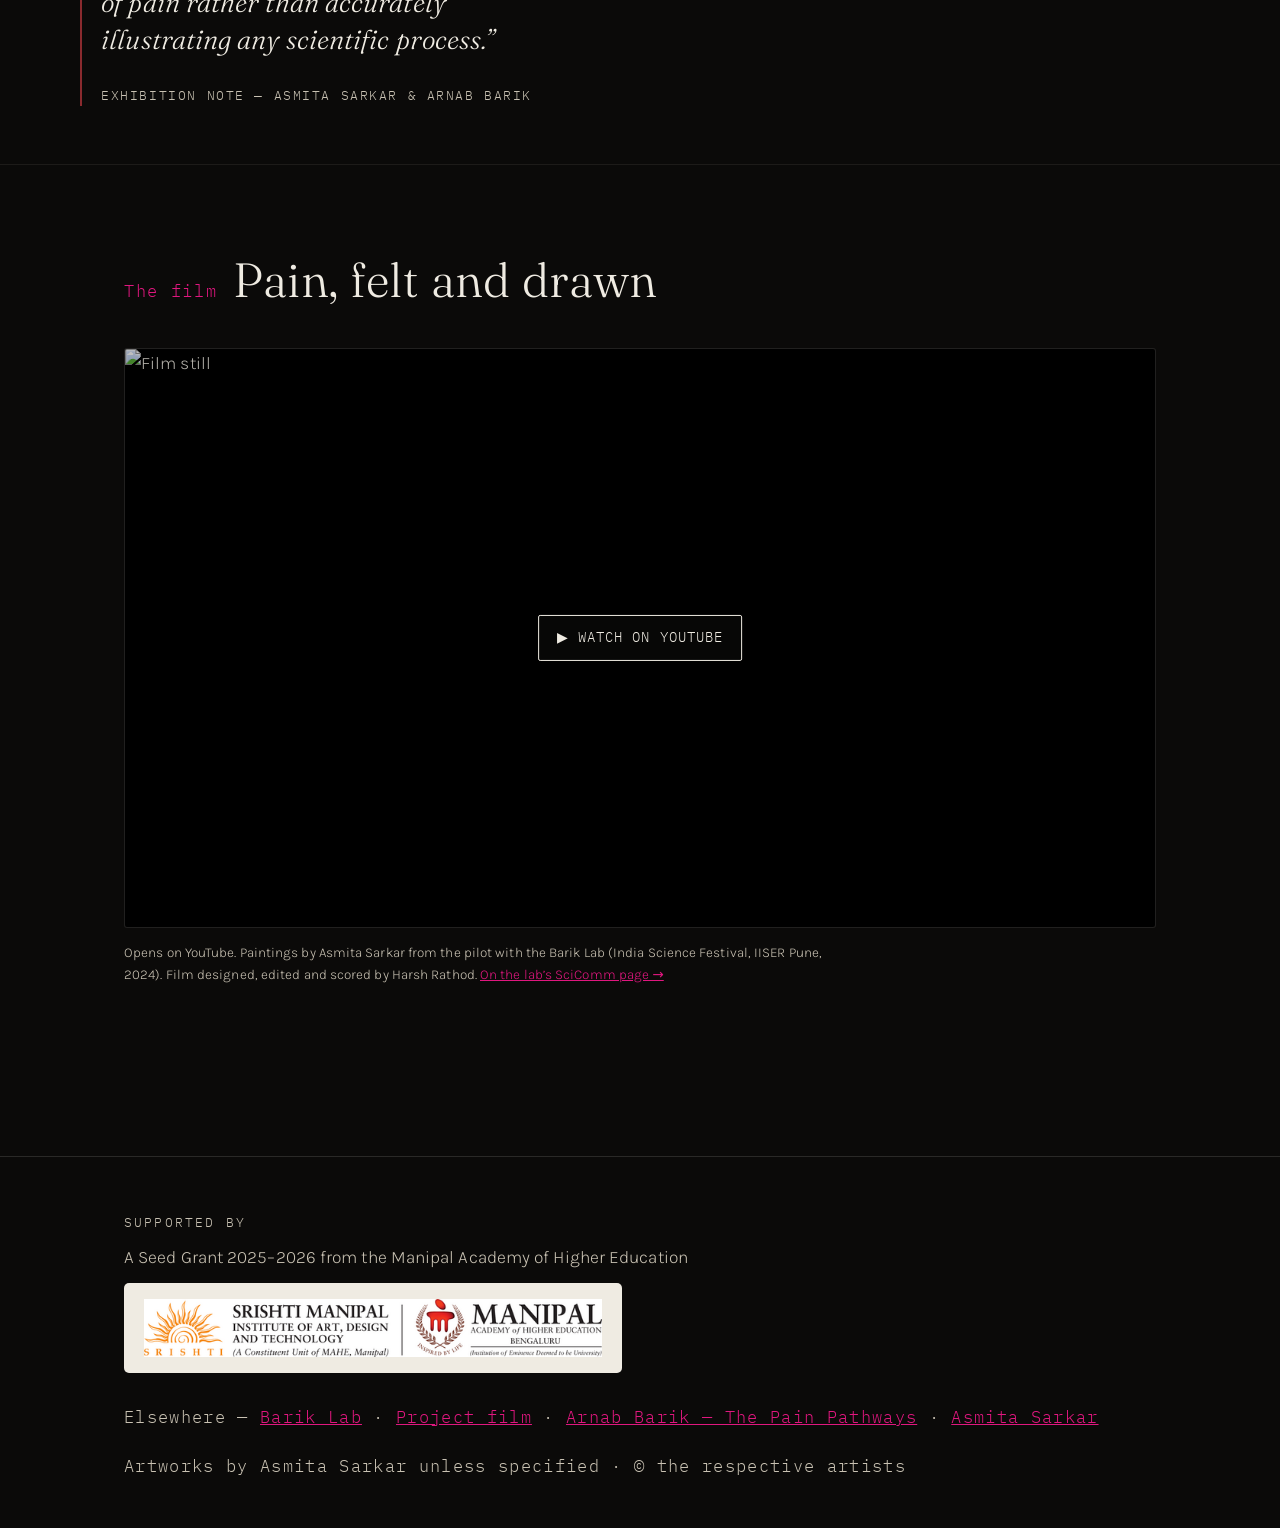
==== commit 687b0fa7: "Changed interactive elemetns body and make a mark Made a change in the body mapping and interaction." ====
--- a/index.html
+++ b/index.html
@@ -8,7 +8,7 @@
 <meta name="description" content="A portal on the art and science of the senses, with a focus on pain.">
 <link rel="preconnect" href="https://fonts.googleapis.com">
 <link rel="preconnect" href="https://fonts.gstatic.com" crossorigin>
-<link href="https://fonts.googleapis.com/css2?family=Fraunces:ital,opsz,wght@0,9..144,300..600;1,9..144,300..500&family=Karla:wght@300;400;500;600&family=IBM+Plex+Mono:wght@400;500&family=Cormorant+Garamond:ital,wght@0,400;0,500;1,400&family=Libre+Baskerville:ital@0;1&display=swap" rel="stylesheet">
+<link href="https://fonts.googleapis.com/css2?family=Fraunces:ital,opsz,wght@0,9..144,300..600;1,9..144,300..500&family=Karla:wght@300;400;500;600&family=IBM+Plex+Mono:wght@400;500&family=Cormorant+Garamond:ital,wght@0,400;0,500;1,400&family=Libre+Baskerville:ital@0;1&family=Playfair+Display:ital,wght@0,500;0,600;1,500&family=Spectral:ital,wght@0,400;0,500;1,400&family=Newsreader:ital,opsz,wght@0,6..72,400;0,6..72,500;1,6..72,400&family=DM+Serif+Display:ital@0;1&display=swap" rel="stylesheet">
 <link rel="stylesheet" href="style.css">
 <link rel="stylesheet" href="site.css">
 </head>
@@ -40,6 +40,7 @@
 
 <footer id="footer"></footer>
 
+<script src="mark.js"></script>
 <script src="app.js"></script>
 </body>
 </html>
--- a/style.css
+++ b/style.css
@@ -104,23 +104,52 @@
 .credit-mini{font-family:var(--mono);font-size:.78rem;letter-spacing:.06em;color:var(--paper-faint);margin-top:.3rem}
 
 /* ---------- take part / body map ---------- */
-.takepart{display:grid;grid-template-columns:minmax(220px,340px) 1fr;gap:clamp(1.6rem,4vw,3rem);align-items:start}
-.bodycard{background:var(--stage-2);border:1px solid var(--line-2);border-radius:3px;padding:1.4rem}
-.bodysvg{width:100%;height:auto}
-.zone{fill:rgba(232,228,218,.05);stroke:var(--line);stroke-width:1;cursor:pointer;transition:fill .2s}
-.zone:hover{fill:rgba(232,228,218,.12)}
-.zone.on{fill:url(#bruise);stroke:var(--oxblood)}
-.choices{display:grid;grid-template-columns:repeat(auto-fill,minmax(120px,1fr));gap:.7rem;margin-top:1rem}
-.choice{border:1px solid var(--line-2);border-radius:2px;overflow:hidden;cursor:pointer;background:var(--stage-2);text-align:left;padding:0;color:inherit}
-.choice img{width:100%;aspect-ratio:1/1;object-fit:cover}
-.choice span{display:block;font-family:var(--mono);font-size:.74rem;letter-spacing:.06em;color:var(--paper-dim);padding:.4rem .5rem}
-.choice[aria-pressed="true"]{border-color:var(--fluor)}
-.readout{background:var(--stage-2);border:1px solid var(--line-2);border-left:2px solid var(--fluor);border-radius:3px;padding:1.4rem 1.5rem;min-height:9rem}
-.readout .composed{font-family:var(--display);font-weight:300;font-size:clamp(1.15rem,2.4vw,1.55rem);line-height:1.38}
-.readout .sci-line{margin-top:1rem;color:var(--paper-dim);font-size:1.07rem}
 .nodiag{font-family:var(--mono);font-size:.78rem;letter-spacing:.08em;color:var(--paper-faint);margin-top:1.4rem;text-transform:uppercase}
-.btn-reset{margin-top:1rem;font-family:var(--mono);font-size:.82rem;letter-spacing:.1em;text-transform:uppercase;background:none;border:1px solid var(--line);color:var(--paper-dim);padding:.5rem .8rem;border-radius:2px;cursor:pointer}
-.btn-reset:hover{color:var(--paper);border-color:var(--paper-dim)}
+
+/* ---------- take part: chooser ---------- */
+.tp-grid{display:grid;grid-template-columns:minmax(0,240px) minmax(0,1fr);gap:2.2rem;align-items:start}
+.tp-step{margin-top:0}
+.tp-words{margin-top:2.6rem;padding-top:1.8rem;border-top:1px solid var(--line)}
+.tp-num{font-family:var(--mono);font-size:.74rem;letter-spacing:.1em;color:var(--fluor);margin-right:.6rem}
+.tp-label{font-family:var(--display);font-size:1.3rem}
+.tp-sub{color:var(--paper-faint);font-size:.9rem}
+.bodycard{background:var(--stage-2);border:1px solid var(--line-2);border-radius:3px;padding:1.2rem;position:relative;margin-top:1rem}
+.bodysvg{width:100%;height:auto;max-height:360px;cursor:crosshair;display:block}
+.bodysvg .outline{fill:rgba(242,237,228,.03);stroke:var(--paper-dim);stroke-width:1.4;stroke-linejoin:round}
+.bodysvg:hover .outline{stroke:var(--paper)}
+.marker{position:absolute;width:22px;height:22px;margin:-11px 0 0 -11px;border-radius:50%;background:radial-gradient(circle,rgba(224,23,127,.85),rgba(224,23,127,0) 70%);pointer-events:none}
+.marker::after{content:'';position:absolute;inset:8px;border-radius:50%;background:var(--fluor)}
+.detgrid{display:grid;grid-template-columns:repeat(4,1fr);gap:.5rem;margin-top:1rem}
+.detbtn{position:relative;aspect-ratio:1/1;border:2px solid transparent;border-radius:2px;padding:0;cursor:pointer;background:var(--stage-2);overflow:hidden}
+.detbtn:hover{border-color:var(--paper-dim)}
+.detbtn.on{border-color:var(--fluor)}
+.detbtn img{width:100%;height:100%;object-fit:cover;display:block}
+.wordrow{margin-top:1.2rem}
+.wordrow:first-of-type{margin-top:1.1rem}
+.wordrow-l{display:block;font-family:var(--mono);font-size:.72rem;letter-spacing:.07em;text-transform:uppercase;color:var(--paper-faint);margin-bottom:.5rem}
+.wordchips{display:flex;flex-wrap:wrap;gap:.5rem}
+.chip{font-family:var(--body);font-size:.9rem;background:none;border:1px solid var(--line);color:var(--paper-dim);padding:.4rem .85rem;border-radius:999px;cursor:pointer;transition:all .15s}
+.chip:hover{border-color:var(--paper-dim);color:var(--paper)}
+.chip[aria-pressed="true"]{background:var(--fluor);border-color:var(--fluor);color:#1a0a12}
+.chip.maxed{opacity:.35;cursor:not-allowed}
+.tp-out{margin-top:2.4rem}
+.tp-status{font-family:var(--mono);font-size:.82rem;letter-spacing:.04em;color:var(--paper-faint);margin:0}
+.tp-reveal{display:grid;grid-template-columns:minmax(0,1fr) minmax(0,1fr);gap:1.8rem;align-items:start;padding:1.6rem;background:var(--stage-2);border:1px solid var(--line-2);border-left:2px solid var(--fluor);border-radius:3px}
+.rv-art{margin:0}
+.rv-fromto{display:flex;align-items:center;gap:.6rem;margin-bottom:.6rem}
+.rv-detail{width:64px;height:64px;object-fit:cover;border-radius:2px;border:2px solid var(--fluor);flex:0 0 auto}
+.rv-arrow{color:var(--paper-faint);font-size:1.2rem}
+.rv-full{width:100%;border-radius:2px;display:block}
+.rv-cap{display:block;font-family:var(--mono);font-size:.72rem;letter-spacing:.05em;text-transform:uppercase;color:var(--paper-faint);margin-top:.5rem}
+.rv-lead{font-family:var(--display);font-weight:300;font-size:clamp(1.1rem,2vw,1.35rem);line-height:1.45;margin:0 0 1.2rem}
+.rv-sci .sci{display:block;margin-bottom:.5rem}
+.rv-sci p{color:var(--paper-dim);margin:0;font-size:.95rem;line-height:1.55}
+.tp-actions{margin-top:1.3rem;display:flex;gap:.8rem;flex-wrap:wrap}
+.tp-cta{font-family:var(--mono);font-size:.82rem;letter-spacing:.08em;text-transform:uppercase;background:var(--fluor);border:1px solid var(--fluor);color:#1a0a12;padding:.55rem 1rem;border-radius:2px;cursor:pointer}
+.tp-reset{font-family:var(--mono);font-size:.82rem;letter-spacing:.1em;text-transform:uppercase;background:none;border:1px solid var(--line);color:var(--paper-dim);padding:.55rem .9rem;border-radius:2px;cursor:pointer}
+.tp-reset:hover{color:var(--paper);border-color:var(--paper-dim)}
+@media(max-width:820px){.tp-grid{grid-template-columns:1fr}.bodycard{max-width:280px}.tp-reveal{grid-template-columns:1fr}}
+@media(max-width:640px){.detgrid{grid-template-columns:repeat(4,1fr)}}
 
 /* ---------- diary ---------- */
 .diary-intro{max-width:var(--measure);margin-bottom:2.4rem}
@@ -191,7 +220,6 @@
   nav.tabs button{padding:.8rem clamp(18px,4vw,44px);text-align:left;font-size:1.04rem}
   .menu-toggle{display:inline-flex;margin-left:auto;background:none;border:1px solid var(--line);color:var(--paper);border-radius:2px;padding:.4rem .7rem;font-family:var(--mono);font-size:.82rem;letter-spacing:.1em;cursor:pointer}
   .panel{grid-template-columns:1fr}
-  .takepart{grid-template-columns:1fr}
   .ws-item{grid-template-columns:1fr}
   .foot-grid{flex-direction:column;align-items:flex-start}
 }
--- a/site.css
+++ b/site.css
@@ -51,3 +51,53 @@
 .md p:last-child{margin-bottom:0}
 .md a{color:var(--fluor)}
 .dial .slider{width:100%;max-width:100%;margin-left:0;margin-right:0;box-sizing:border-box}
+
+/* ---------- make a mark ---------- */
+.mm-modes{display:flex;gap:.5rem;margin:0 0 .9rem;flex-wrap:wrap}
+.mm-mode,.mm-btn{font-family:var(--mono);font-size:.78rem;letter-spacing:.07em;text-transform:uppercase;background:none;border:1px solid var(--line);color:var(--paper-dim);padding:.5rem .9rem;border-radius:2px;cursor:pointer;text-decoration:none;display:inline-block}
+.mm-mode:hover,.mm-btn:hover{color:var(--paper);border-color:var(--paper-dim)}
+.mm-mode[aria-pressed="true"]{border-color:var(--fluor);color:var(--fluor)}
+.mm-btn:disabled{opacity:.35;cursor:not-allowed}
+.mm-guide{background:var(--stage-2);border:1px solid var(--line-2);border-left:2px solid var(--fluor);border-radius:3px;padding:1.1rem 1.2rem;margin-bottom:0}
+.mm-stephead{display:flex;align-items:baseline;gap:.8rem}
+.mm-stepn{font-family:var(--mono);font-size:.74rem;letter-spacing:.1em;color:var(--fluor)}
+.mm-stephead h3{margin:0;font-size:1.35rem}
+.mm-prompt{margin:.7rem 0;color:var(--paper)}
+.mm-try{margin:.6rem 0;color:var(--paper-faint);font-size:.88rem}
+.mm-try .chip{margin:.15rem .3rem .15rem 0}
+.mm-stepnav{display:flex;gap:.5rem;margin-top:.6rem}
+.mm-source{font-size:.78rem;margin:.9rem 0 0}
+.mm-layout{display:grid;grid-template-columns:minmax(0,1fr) 340px;grid-template-areas:"stage guide" "stage tools";gap:1.4rem 2rem;align-items:start;margin-top:1.6rem}
+.mm-guidebox{grid-area:guide}
+.mm-stage{grid-area:stage}
+.mm-tools{grid-area:tools}
+.mm-stage{position:sticky;top:8.5rem}
+.mm-canvaswrap{position:relative;aspect-ratio:3/2;border:1px solid var(--line);border-radius:2px;overflow:hidden;background:#222}
+.mm-canvaswrap canvas{position:absolute;inset:0;width:100%;height:100%;display:block}
+#mmInk{touch-action:none;cursor:crosshair}
+.mm-under{display:flex;gap:.8rem;align-items:center;margin-top:.8rem;flex-wrap:wrap}
+.mm-title{flex:1 1 160px;min-width:0;background:var(--stage-2);border:1px solid var(--line);color:var(--paper);font-family:var(--display);font-size:1rem;padding:.55rem .7rem;border-radius:2px}
+.mm-actions{display:flex;gap:.5rem;flex-wrap:wrap}
+.mm-tools .mm-sec{margin-bottom:1.5rem}
+.mm-l{display:block;font-family:var(--mono);font-size:.72rem;letter-spacing:.07em;text-transform:uppercase;color:var(--paper-faint);margin-bottom:.55rem}
+.mm-tools .wordrow{margin-top:.8rem}
+.mm-tools .wordrow:first-of-type{margin-top:0}
+.mm-chip.suggest{outline:1px dashed var(--fluor);outline-offset:2px}
+.mm-note{font-size:.84rem;color:var(--paper-dim);margin:.9rem 0 0;min-height:2.6em}
+.mm-sws{display:flex;flex-wrap:wrap;gap:.5rem}
+.mm-sw{width:30px;height:30px;border-radius:50%;border:2px solid var(--line);cursor:pointer;padding:0}
+.mm-sw[aria-pressed="true"]{border-color:var(--paper);box-shadow:0 0 0 2px var(--stage)}
+.mm-grounds{display:flex;gap:.5rem;flex-wrap:wrap}
+.mm-ground{display:inline-flex;align-items:center;gap:.5rem;font-family:var(--body);font-size:.84rem;background:none;border:1px solid var(--line);color:var(--paper-dim);padding:.35rem .7rem;border-radius:999px;cursor:pointer}
+.mm-ground[aria-pressed="true"]{border-color:var(--fluor);color:var(--paper)}
+.mm-gchip{width:14px;height:14px;border-radius:50%;border:1px solid var(--line)}
+.mm-tool2{display:flex;gap:.5rem;flex-wrap:wrap}
+.mm-reflect{margin-top:2.2rem;max-width:46rem;padding:1.4rem 1.6rem;background:var(--stage-2);border:1px solid var(--line-2);border-left:2px solid var(--fluor);border-radius:3px}
+.mm-reflect .sci{display:block;margin-bottom:.7rem}
+.mm-reflect p{margin:.5rem 0;color:var(--paper)}
+.mm-links{display:flex;gap:.5rem;flex-wrap:wrap;margin-top:1rem}
+.tp-closing{margin:1.4rem 0 0;max-width:42rem;font-family:var(--display);font-weight:300;font-size:1.15rem;line-height:1.5}
+a.tp-cta{text-decoration:none;display:inline-block}
+@media(max-width:900px){.mm-layout{grid-template-columns:1fr;grid-template-areas:"guide" "stage" "tools"}.mm-stage{position:static}}
+#route-makemark section.block{padding-top:clamp(1.8rem,4vw,3rem)}
+#route-makemark .head{margin-bottom:clamp(1.2rem,3vw,1.8rem)}
